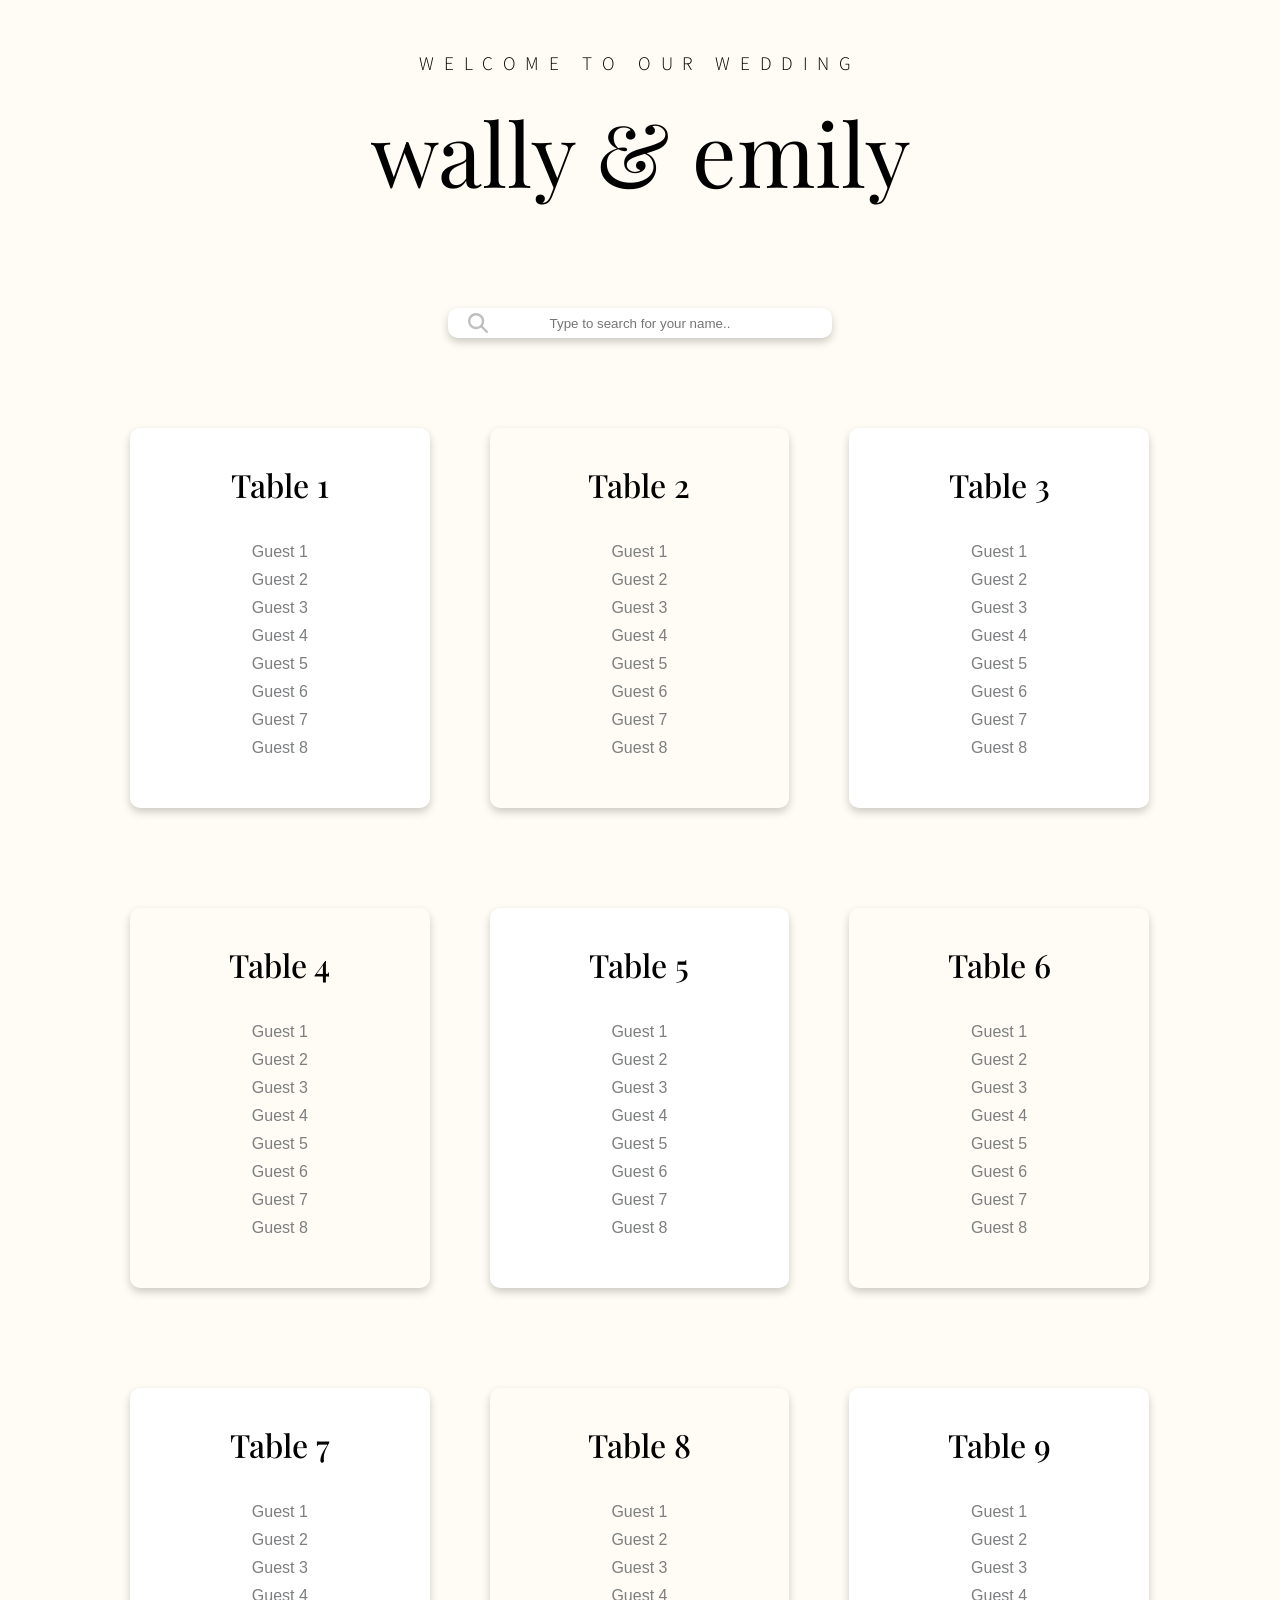
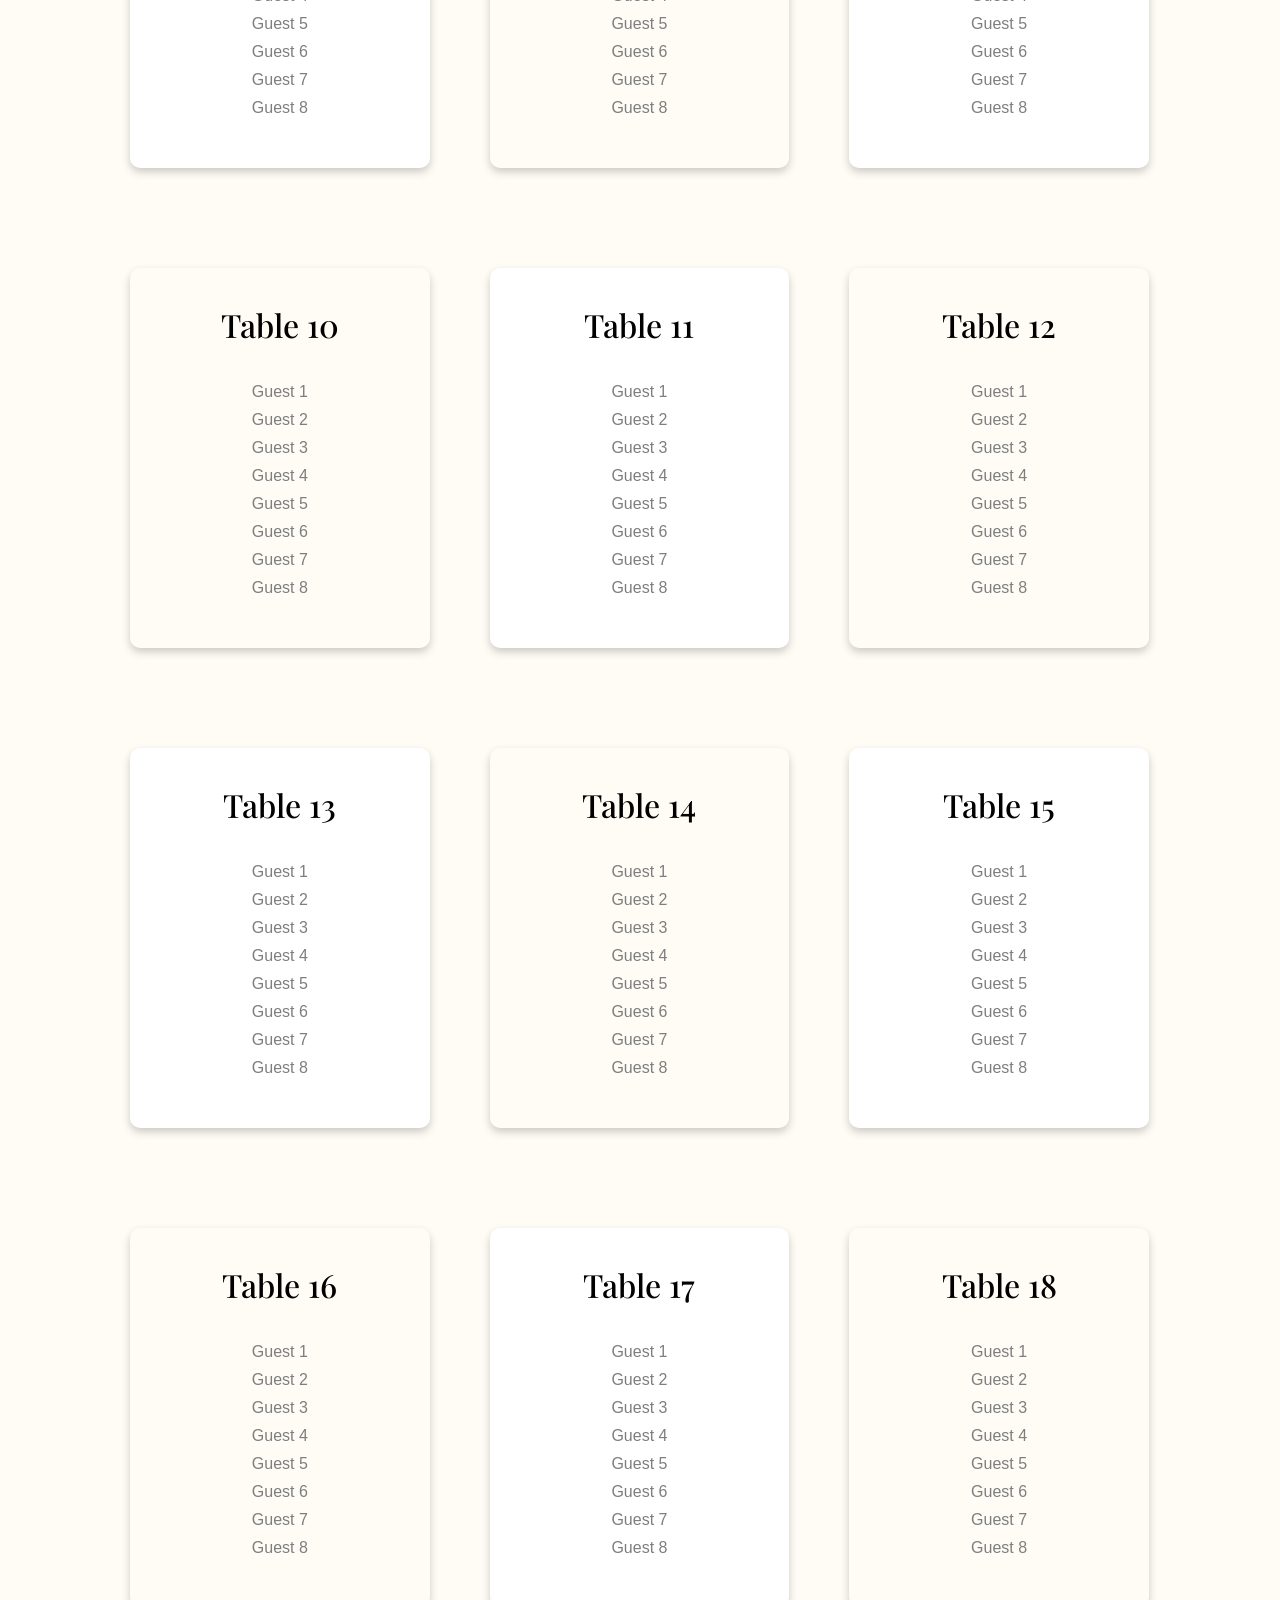
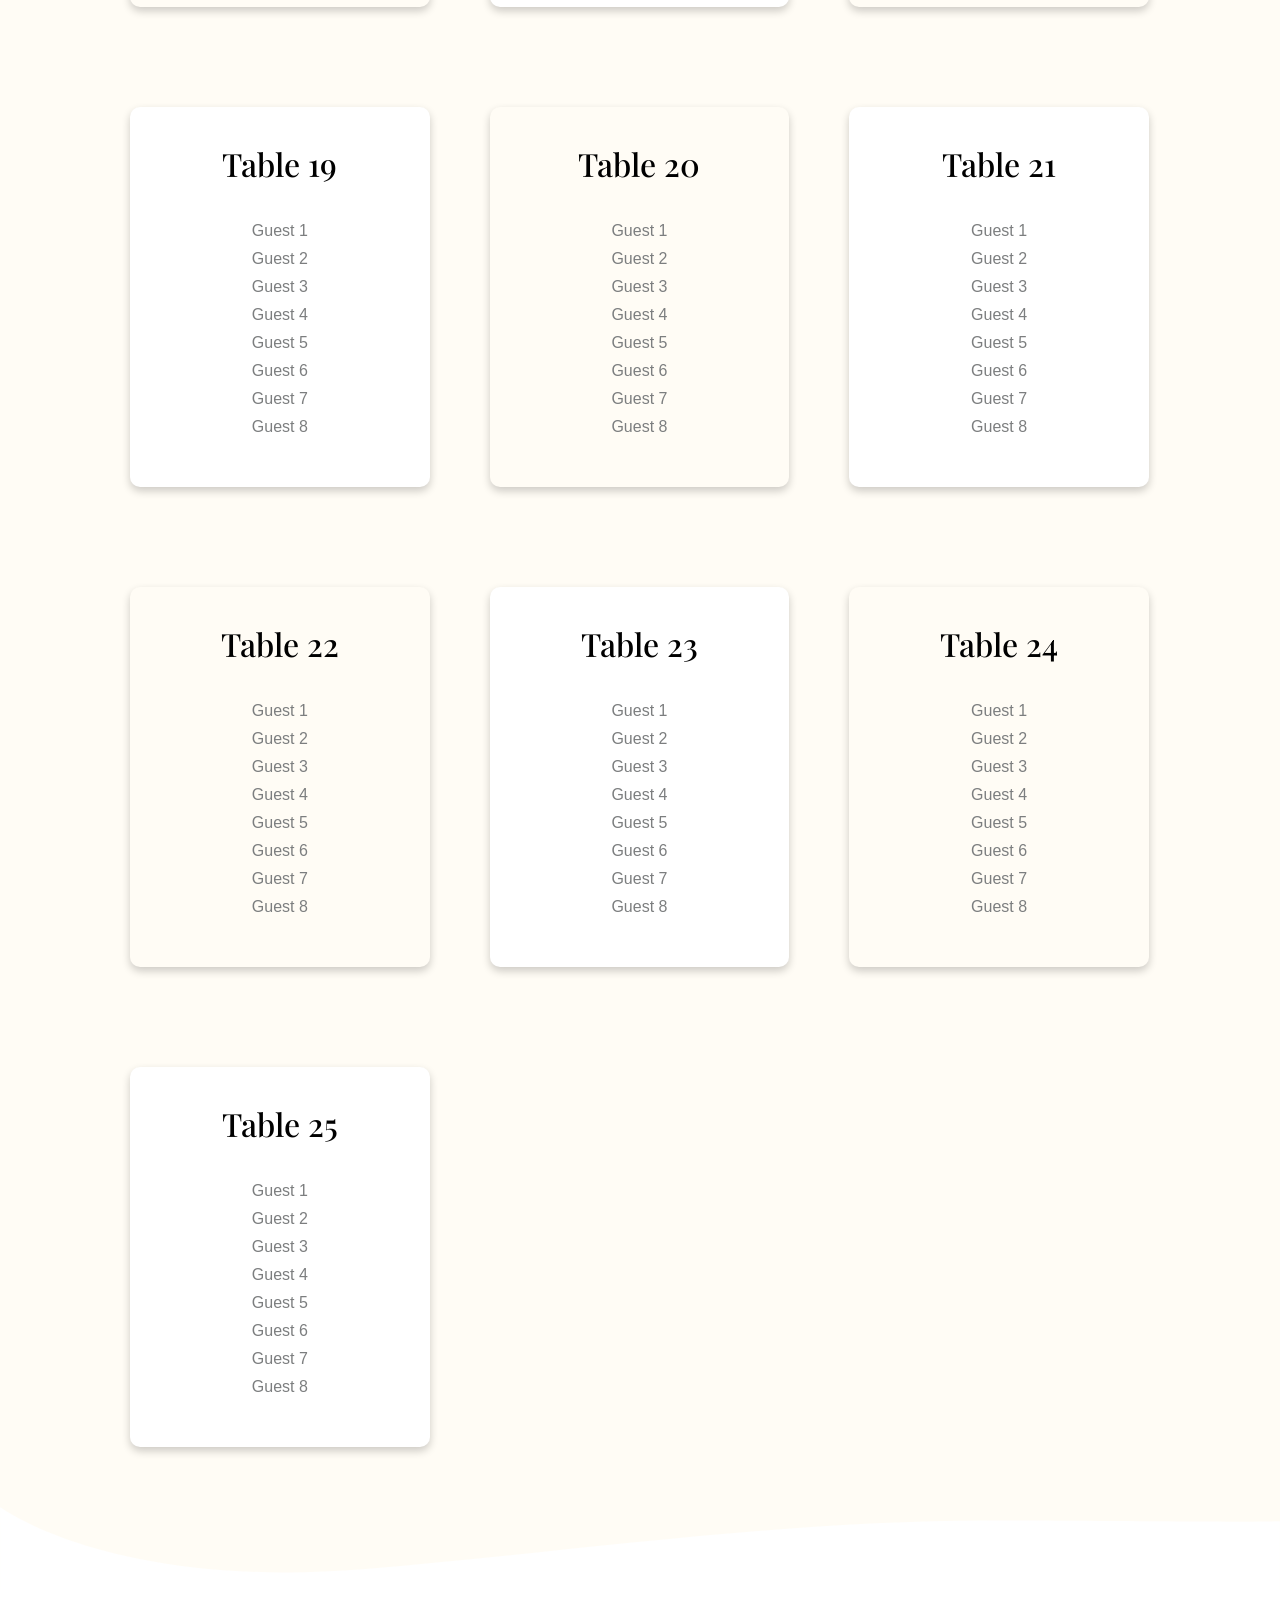
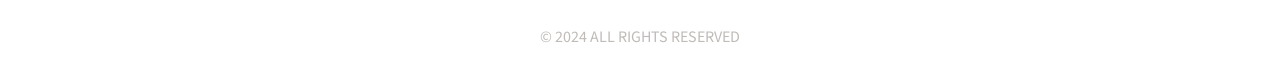
==== seating-chart.html @ 8b003ffc "Added seating chart site" ====
<!DOCTYPE html>
<html>
<head>
  <title>Wally & Emily - Wedding 2024</title>
  <link rel="icon" type="image/x-icon" href="/W&E.ico">
  <meta name="viewport" content="width=device-width, initial-scale=1">
  <meta name="description" content="">
  <meta name="viewport" content="width=device-width, initial-scale=1.0">
  <!-- Css -->
  <link href="https://fonts.googleapis.com/css?family=Playfair+Display" rel="stylesheet">
  <link href="https://db.onlinewebfonts.com/c/a9a4fb46da375d0d04e57aee6db11caa?family=Jupiter-Bold" rel="stylesheet">
  <link href="https://fonts.googleapis.com/css?family=Source+Sans+Pro:200,300,400,600,700" rel="stylesheet">
  <link href="css/seatingchart.css" rel="stylesheet" type="text/css" media="all" />
</head>

<body>
  <button onclick="topFunction()" id="myBtn" title="Go to top">
    <a class="scroll-to-top scroll">
      <svg version="1.1" xmlns="http://www.w3.org/2000/svg" xmlns:xlink="http://www.w3.org/1999/xlink" x="0px" y="0px" viewBox="0 0 273.1091 238.2098" enable-background="new 0 0 273.1091 238.2098" xml:space="preserve">
      <path fill="#daa520" d="M136.7428,23.457L136.7428,23.457C105.6324-7.6197,55.2286-7.8699,23.8161,23.0177c-31.6835,31.1545-31.6582,82.277-0.501,113.9287l90.7191,92.1591c11.8174,12.005,31.1293,12.1571,43.1343,0.3396l91.6648-90.2325c31.6726-31.1777,32.5645-83.0754,1.4308-114.7912C219.1893-7.2342,168.3452-7.6516,136.7428,23.457z" />
      <path fill="#FFFFFF" d="M110.7149,123.5662l-2.9542-2.9542c-1.2509-1.2509-1.2509-3.2736,0-4.5112l25.8562-25.8695c1.2509-1.2509,3.2736-1.2509,4.5112,0l25.8562,25.8562c1.2509,1.2509,1.2509,3.2736,0,4.5112l-2.9542,2.9542c-1.2642,1.2642-3.3268,1.2376-4.5644-0.0532l-15.2635-16.0221v38.2454c0,1.7699-1.4239,3.1938-3.1938,3.1938H133.75c-1.7699,0-3.1938-1.4239-3.1938-3.1938v-38.2454l-15.2769,16.0354C114.0418,124.8171,111.9791,124.8437,110.7149,123.5662z" />
      </svg>
    </a>
  </button>

  <section style="background-color:#fffcf5">
    <h2>WELCOME TO OUR WEDDING</h2>
    <h1>wally & emily</h1>
  
    <input type="text" id="myInput" onkeyup="myFunction()" placeholder="Type to search for your name.." title="Type to search for your name">

    <div class="row">
      <div class=hide-box>
        <div class="column center">
          <div class="card">
            <h3>Table 1</h3>
              <ul class="myUL">
                <li><a href="#">Guest 1</a></li>
                <li><a href="#">Guest 2</a></li>
                <li><a href="#">Guest 3</a></li>
                <li><a href="#">Guest 4</a></li>
                <li><a href="#">Guest 5</a></li>
                <li><a href="#">Guest 6</a></li>
                <li><a href="#">Guest 7</a></li>
                <li><a href="#">Guest 8</a></li>
              </ul>
          </div>
        </div>
      </div>

      <div class=hide-box>
        <div class="column">
          <div class="card" style="background-color: #fffcf5">
            <h3>Table 2</h3>
              <ul class="myUL">
                <li><a href="#">Guest 1</a></li>
                <li><a href="#">Guest 2</a></li>
                <li><a href="#">Guest 3</a></li>
                <li><a href="#">Guest 4</a></li>
                <li><a href="#">Guest 5</a></li>
                <li><a href="#">Guest 6</a></li>
                <li><a href="#">Guest 7</a></li>
                <li><a href="#">Guest 8</a></li>
              </ul>
          </div>
        </div>
      </div>
      
      <div class=hide-box>
        <div class="column">
          <div class="card">
            <h3>Table 3</h3>
              <ul class="myUL">
                <li><a href="#">Guest 1</a></li>
                <li><a href="#">Guest 2</a></li>
                <li><a href="#">Guest 3</a></li>
                <li><a href="#">Guest 4</a></li>
                <li><a href="#">Guest 5</a></li>
                <li><a href="#">Guest 6</a></li>
                <li><a href="#">Guest 7</a></li>
                <li><a href="#">Guest 8</a></li>
              </ul>
          </div>
        </div>
      </div>

      <div class=hide-box>
        <div class="column">
          <div class="card" style="background-color: #fffcf5">
            <h3>Table 4</h3>
              <ul class="myUL">
                <li><a href="#">Guest 1</a></li>
                <li><a href="#">Guest 2</a></li>
                <li><a href="#">Guest 3</a></li>
                <li><a href="#">Guest 4</a></li>
                <li><a href="#">Guest 5</a></li>
                <li><a href="#">Guest 6</a></li>
                <li><a href="#">Guest 7</a></li>
                <li><a href="#">Guest 8</a></li>
              </ul>
          </div>
        </div>
      </div>

      <div class=hide-box>
        <div class="column">
          <div class="card">
            <h3>Table 5</h3>
              <ul class="myUL">
                <li><a href="#">Guest 1</a></li>
                <li><a href="#">Guest 2</a></li>
                <li><a href="#">Guest 3</a></li>
                <li><a href="#">Guest 4</a></li>
                <li><a href="#">Guest 5</a></li>
                <li><a href="#">Guest 6</a></li>
                <li><a href="#">Guest 7</a></li>
                <li><a href="#">Guest 8</a></li>
              </ul>
          </div>
        </div>
      </div>

      <div class=hide-box>
        <div class="column">
          <div class="card" style="background-color: #fffcf5">
            <h3>Table 6</h3>
              <ul class="myUL">
                <li><a href="#">Guest 1</a></li>
                <li><a href="#">Guest 2</a></li>
                <li><a href="#">Guest 3</a></li>
                <li><a href="#">Guest 4</a></li>
                <li><a href="#">Guest 5</a></li>
                <li><a href="#">Guest 6</a></li>
                <li><a href="#">Guest 7</a></li>
                <li><a href="#">Guest 8</a></li>
              </ul>
          </div>
        </div>
      </div>

      <div class=hide-box>
        <div class="column">
          <div class="card">
            <h3>Table 7</h3>
              <ul class="myUL">
                <li><a href="#">Guest 1</a></li>
                <li><a href="#">Guest 2</a></li>
                <li><a href="#">Guest 3</a></li>
                <li><a href="#">Guest 4</a></li>
                <li><a href="#">Guest 5</a></li>
                <li><a href="#">Guest 6</a></li>
                <li><a href="#">Guest 7</a></li>
                <li><a href="#">Guest 8</a></li>
              </ul>
          </div>
        </div>
      </div>

      <div class=hide-box>
        <div class="column">
          <div class="card" style="background-color: #fffcf5">
            <h3>Table 8</h3>
              <ul class="myUL">
                <li><a href="#">Guest 1</a></li>
                <li><a href="#">Guest 2</a></li>
                <li><a href="#">Guest 3</a></li>
                <li><a href="#">Guest 4</a></li>
                <li><a href="#">Guest 5</a></li>
                <li><a href="#">Guest 6</a></li>
                <li><a href="#">Guest 7</a></li>
                <li><a href="#">Guest 8</a></li>
              </ul>
          </div>
        </div>
      </div>

      <div class=hide-box>
        <div class="column">
          <div class="card">
            <h3>Table 9</h3>
              <ul class="myUL">
                <li><a href="#">Guest 1</a></li>
                <li><a href="#">Guest 2</a></li>
                <li><a href="#">Guest 3</a></li>
                <li><a href="#">Guest 4</a></li>
                <li><a href="#">Guest 5</a></li>
                <li><a href="#">Guest 6</a></li>
                <li><a href="#">Guest 7</a></li>
                <li><a href="#">Guest 8</a></li>
              </ul>
          </div>
        </div>
      </div>

      <div class=hide-box>
        <div class="column">
          <div class="card" style="background-color: #fffcf5">
            <h3>Table 10</h3>
              <ul class="myUL">
                <li><a href="#">Guest 1</a></li>
                <li><a href="#">Guest 2</a></li>
                <li><a href="#">Guest 3</a></li>
                <li><a href="#">Guest 4</a></li>
                <li><a href="#">Guest 5</a></li>
                <li><a href="#">Guest 6</a></li>
                <li><a href="#">Guest 7</a></li>
                <li><a href="#">Guest 8</a></li>
              </ul>
          </div>
        </div>
      </div>

      <div class=hide-box>
        <div class="column">
          <div class="card">
            <h3>Table 11</h3>
              <ul class="myUL">
                <li><a href="#">Guest 1</a></li>
                <li><a href="#">Guest 2</a></li>
                <li><a href="#">Guest 3</a></li>
                <li><a href="#">Guest 4</a></li>
                <li><a href="#">Guest 5</a></li>
                <li><a href="#">Guest 6</a></li>
                <li><a href="#">Guest 7</a></li>
                <li><a href="#">Guest 8</a></li>
              </ul>
          </div>
        </div>
      </div>

      <div class=hide-box>
        <div class="column">
          <div class="card" style="background-color: #fffcf5">
            <h3>Table 12</h3>
              <ul class="myUL">
                <li><a href="#">Guest 1</a></li>
                <li><a href="#">Guest 2</a></li>
                <li><a href="#">Guest 3</a></li>
                <li><a href="#">Guest 4</a></li>
                <li><a href="#">Guest 5</a></li>
                <li><a href="#">Guest 6</a></li>
                <li><a href="#">Guest 7</a></li>
                <li><a href="#">Guest 8</a></li>
              </ul>
          </div>
        </div>
      </div>

      <div class=hide-box>
        <div class="column">
          <div class="card">
            <h3>Table 13</h3>
              <ul class="myUL">
                <li><a href="#">Guest 1</a></li>
                <li><a href="#">Guest 2</a></li>
                <li><a href="#">Guest 3</a></li>
                <li><a href="#">Guest 4</a></li>
                <li><a href="#">Guest 5</a></li>
                <li><a href="#">Guest 6</a></li>
                <li><a href="#">Guest 7</a></li>
                <li><a href="#">Guest 8</a></li>
              </ul>
          </div>
        </div>
      </div>

      <div class=hide-box>
        <div class="column">
          <div class="card" style="background-color: #fffcf5">
            <h3>Table 14</h3>
              <ul class="myUL">
                <li><a href="#">Guest 1</a></li>
                <li><a href="#">Guest 2</a></li>
                <li><a href="#">Guest 3</a></li>
                <li><a href="#">Guest 4</a></li>
                <li><a href="#">Guest 5</a></li>
                <li><a href="#">Guest 6</a></li>
                <li><a href="#">Guest 7</a></li>
                <li><a href="#">Guest 8</a></li>
              </ul>
          </div>
        </div>
      </div>

      <div class=hide-box>
        <div class="column">
          <div class="card">
            <h3>Table 15</h3>
              <ul class="myUL">
                <li><a href="#">Guest 1</a></li>
                <li><a href="#">Guest 2</a></li>
                <li><a href="#">Guest 3</a></li>
                <li><a href="#">Guest 4</a></li>
                <li><a href="#">Guest 5</a></li>
                <li><a href="#">Guest 6</a></li>
                <li><a href="#">Guest 7</a></li>
                <li><a href="#">Guest 8</a></li>
              </ul>
          </div>
        </div>
      </div>

      <div class=hide-box>
        <div class="column">
          <div class="card" style="background-color: #fffcf5">
            <h3>Table 16</h3>
              <ul class="myUL">
                <li><a href="#">Guest 1</a></li>
                <li><a href="#">Guest 2</a></li>
                <li><a href="#">Guest 3</a></li>
                <li><a href="#">Guest 4</a></li>
                <li><a href="#">Guest 5</a></li>
                <li><a href="#">Guest 6</a></li>
                <li><a href="#">Guest 7</a></li>
                <li><a href="#">Guest 8</a></li>
              </ul>
          </div>
        </div>
      </div>

      <div class=hide-box>
        <div class="column">
          <div class="card">
            <h3>Table 17</h3>
              <ul class="myUL">
                <li><a href="#">Guest 1</a></li>
                <li><a href="#">Guest 2</a></li>
                <li><a href="#">Guest 3</a></li>
                <li><a href="#">Guest 4</a></li>
                <li><a href="#">Guest 5</a></li>
                <li><a href="#">Guest 6</a></li>
                <li><a href="#">Guest 7</a></li>
                <li><a href="#">Guest 8</a></li>
              </ul>
          </div>
        </div>
      </div>

      <div class=hide-box>
        <div class="column">
          <div class="card" style="background-color: #fffcf5">
            <h3>Table 18</h3>
              <ul class="myUL">
                <li><a href="#">Guest 1</a></li>
                <li><a href="#">Guest 2</a></li>
                <li><a href="#">Guest 3</a></li>
                <li><a href="#">Guest 4</a></li>
                <li><a href="#">Guest 5</a></li>
                <li><a href="#">Guest 6</a></li>
                <li><a href="#">Guest 7</a></li>
                <li><a href="#">Guest 8</a></li>
              </ul>
          </div>
        </div>
      </div>

      <div class=hide-box>
        <div class="column">
          <div class="card">
            <h3>Table 19</h3>
              <ul class="myUL">
                <li><a href="#">Guest 1</a></li>
                <li><a href="#">Guest 2</a></li>
                <li><a href="#">Guest 3</a></li>
                <li><a href="#">Guest 4</a></li>
                <li><a href="#">Guest 5</a></li>
                <li><a href="#">Guest 6</a></li>
                <li><a href="#">Guest 7</a></li>
                <li><a href="#">Guest 8</a></li>
              </ul>
          </div>
        </div>
      </div>

      <div class=hide-box>
        <div class="column">
          <div class="card" style="background-color: #fffcf5">
            <h3>Table 20</h3>
              <ul class="myUL">
                <li><a href="#">Guest 1</a></li>
                <li><a href="#">Guest 2</a></li>
                <li><a href="#">Guest 3</a></li>
                <li><a href="#">Guest 4</a></li>
                <li><a href="#">Guest 5</a></li>
                <li><a href="#">Guest 6</a></li>
                <li><a href="#">Guest 7</a></li>
                <li><a href="#">Guest 8</a></li>
              </ul>
          </div>
        </div>
      </div>

      <div class=hide-box>
        <div class="column">
          <div class="card">
            <h3>Table 21</h3>
              <ul class="myUL">
                <li><a href="#">Guest 1</a></li>
                <li><a href="#">Guest 2</a></li>
                <li><a href="#">Guest 3</a></li>
                <li><a href="#">Guest 4</a></li>
                <li><a href="#">Guest 5</a></li>
                <li><a href="#">Guest 6</a></li>
                <li><a href="#">Guest 7</a></li>
                <li><a href="#">Guest 8</a></li>
              </ul>
          </div>
        </div>
      </div>

      <div class=hide-box>
        <div class="column">
          <div class="card" style="background-color: #fffcf5">
            <h3>Table 22</h3>
              <ul class="myUL">
                <li><a href="#">Guest 1</a></li>
                <li><a href="#">Guest 2</a></li>
                <li><a href="#">Guest 3</a></li>
                <li><a href="#">Guest 4</a></li>
                <li><a href="#">Guest 5</a></li>
                <li><a href="#">Guest 6</a></li>
                <li><a href="#">Guest 7</a></li>
                <li><a href="#">Guest 8</a></li>
              </ul>
          </div>
        </div>
      </div>

      <div class=hide-box>
        <div class="column">
          <div class="card">
            <h3>Table 23</h3>
              <ul class="myUL">
                <li><a href="#">Guest 1</a></li>
                <li><a href="#">Guest 2</a></li>
                <li><a href="#">Guest 3</a></li>
                <li><a href="#">Guest 4</a></li>
                <li><a href="#">Guest 5</a></li>
                <li><a href="#">Guest 6</a></li>
                <li><a href="#">Guest 7</a></li>
                <li><a href="#">Guest 8</a></li>
              </ul>
          </div>
        </div>
      </div>

      <div class=hide-box>
        <div class="column">
          <div class="card" style="background-color: #fffcf5">
            <h3>Table 24</h3>
              <ul class="myUL">
                <li><a href="#">Guest 1</a></li>
                <li><a href="#">Guest 2</a></li>
                <li><a href="#">Guest 3</a></li>
                <li><a href="#">Guest 4</a></li>
                <li><a href="#">Guest 5</a></li>
                <li><a href="#">Guest 6</a></li>
                <li><a href="#">Guest 7</a></li>
                <li><a href="#">Guest 8</a></li>
              </ul>
          </div>
        </div>
      </div>

      <div class=hide-box>
        <div class="column">
          <div class="card">
            <h3>Table 25</h3>
              <ul class="myUL">
                <li><a href="#">Guest 1</a></li>
                <li><a href="#">Guest 2</a></li>
                <li><a href="#">Guest 3</a></li>
                <li><a href="#">Guest 4</a></li>
                <li><a href="#">Guest 5</a></li>
                <li><a href="#">Guest 6</a></li>
                <li><a href="#">Guest 7</a></li>
                <li><a href="#">Guest 8</a></li>
              </ul>
          </div>
        </div>
      </div>
    </div>

    <div class="curved-decoration">
      <svg width="100%" height="100%" class="bg-white-svg" class="bg-white-svg" version="1.1" xmlns="http://www.w3.org/2000/svg" xmlns:xlink="http://www.w3.org/1999/xlink" x="0px" y="0px" viewBox="0 0 2560 168.6227" enable-background="new 0 0 2560 168.6227" xml:space="preserve">
      <g></g>
      <g>
        <path d="M0,0c0,0,219.6543,165.951,730.788,124.0771c383.3156-31.4028,827.2139-96.9514,1244.7139-96.9514c212.5106,0,438.9999,3.5,584.4982,1.5844v139.9126H0V0z"></path>
      </g>
      /svg>
     </div>
  </section>

  <footer><p>© 2024 ALL RIGHTS RESERVED</p></footer>

  <script>
    function myFunction() {
        var input, filter, ul, li, a, i, txtValue;
        input = document.getElementById("myInput");
        filter = input.value.toUpperCase();
        // get all of the li elements that are contained by "myUL" elements
        document.querySelectorAll(".myUL li")
        // iterate over them 
          .forEach(l => l
          // toggle the "hidden" class on those li items that have
            .classList.toggle("hidden",
            // an anchor tag whose text includes the text typed into the textbox
              !l.querySelector("a").textContent.toUpperCase().includes(filter)));

        document.querySelectorAll(".hide-box")
          .forEach(d => d
            .classList.toggle("hidden",
              ([...d.querySelectorAll('.myUL li')]
                .every(l => l.classList.contains("hidden"))
              )
            )  
        )
    }
  </script>

  <script>
  // Get the button
  let mybutton = document.getElementById("myBtn");

  // When the user scrolls down 20px from the top of the document, show the button
  window.onscroll = function() {scrollFunction()};

  function scrollFunction() {
    if (document.body.scrollTop > 20 || document.documentElement.scrollTop > 20) {
      mybutton.style.display = "block";
    } else {
      mybutton.style.display = "none";
    }
  }

  // When the user clicks on the button, scroll to the top of the document
  function topFunction() {
    document.body.scrollTop = 0;
    document.documentElement.scrollTop = 0;
  }
  </script>
  
</body>
</html>
---- css/seatingchart.css ----
/* 

Created by : MuEnLi

*/

/* Seating Chart CSS */

  * {
    box-sizing: border-box;
  }

  .hidden { 
    display: none; 
  }

  li {
    list-style: none;
    padding: 5px;
  }

  ul {
    padding: 0;
    list-style-type: none;
  }

  input[type=text] {
    width: 30%;
    height: 50%;
    display: block;
    margin:auto;
    text-align: center;
    margin-bottom: 50px;
  }

  h1 {
    font-family: "Jupiter-Bold", Playfair Display;
    font-size: 5.5rem;
    font-weight: 200;
    text-align: center;
    padding-bottom: 25px;
    margin-top:0px;
  }

  h2 {
    padding-top:50px;
    margin-bottom: 15px;
    font-weight: 300;
    font-size: 1.2rem;
    text-align: center;
    font-family: 'Source Sans Pro','Verdana','Helvetica', sans-serif;
    letter-spacing: .5em;
    margin-top: 0px;
  }

  h3 {
    font-weight: 500;
    font-size: 2rem;
    text-align: center;
    font-family: Playfair Display;
    margin-top: 5px;
  }

  p {
    font-family: 'Source Sans Pro','Verdana','Helvetica', sans-serif;
    font-weight: 300;
    font-size: 1.375rem;
    margin-bottom: 1rem;
    text-align: center;
  }

  footer p {
    color: #bfbbb8 !important;
    font-size: 100%;
    font-weight: 400;
    display: inline-block;
  }

  body {
    font-family: Arial, Helvetica, sans-serif;
    margin: 0px;
    background-color: #ffff;
  }

  a {
    pointer-events: none;
    cursor: default;
    text-decoration: none;
    color: #7c7e7f;
  }

  footer {
    margin-top: -5px;
    background-color: white;
    padding: 20px;
    text-align: center;
    color: black;
  }

  /* Float three columns side by side */
  .column {
    float: left;
    width: 33.3%;
    padding: 0 30px;
    padding-bottom: 60px;
    padding-top: 40px;
  }

  /* Remove extra left and right margins, due to padding */
  .row {
    margin: 0 100px;
  }

  /* Clear floats after the columns */
  .row:after {
    content: "";
    display: table;
    clear: both;
  }

  /* Style the counter cards */
  .card {
    box-shadow: 0 4px 8px 0 rgba(0, 0, 0, 0.2);
    padding: 10%;
    text-align: center;
    background-color: #ffff;
    transition: all 0.25s ease;
    animation: populate 0.5s ease-out normal backwards;
    border-radius: 0.625rem;
  }

  @keyframes populate {
    0% {
      transform: scale(0);
    }
  }

.scroll-to-top {
  position: fixed;
  width: 2.65rem;
  height: 2.65rem;
  text-align: center;
  right: 2.875rem;
  bottom: 3.6875rem;
  z-index: 100;
}

#myBtn {
  display: none;
  position: fixed;
  bottom: 4.4rem;
  right: 3.35rem;
  z-index: 99;
  border: none;
  outline: none;
  background-color: rgb(218, 165, 32);
  cursor: pointer;
  padding: 14px;
  border-radius: 10px;
}

.bg-white-svg {
  fill: #ffffff;
}

#myInput {
  height:30px;
  border-radius: 10px;
  border-width: 0px;
  box-shadow: 0 4px 8px 0 rgba(0, 0, 0, 0.2);
  border: 0px;
  background-image: url('/assets/svg/magnifying-glass.svg');
  background-position-x:20px;
  background-position-y: center;
  background-repeat: no-repeat;
  background-size: 20px;
}

/* Responsive columns */
@media screen and (max-width: 1200px) {
  .column {
    width: 100%;
    display: block;
    margin-bottom: 30px;
  }

  #myInput {
    width: 80%;
  }
}
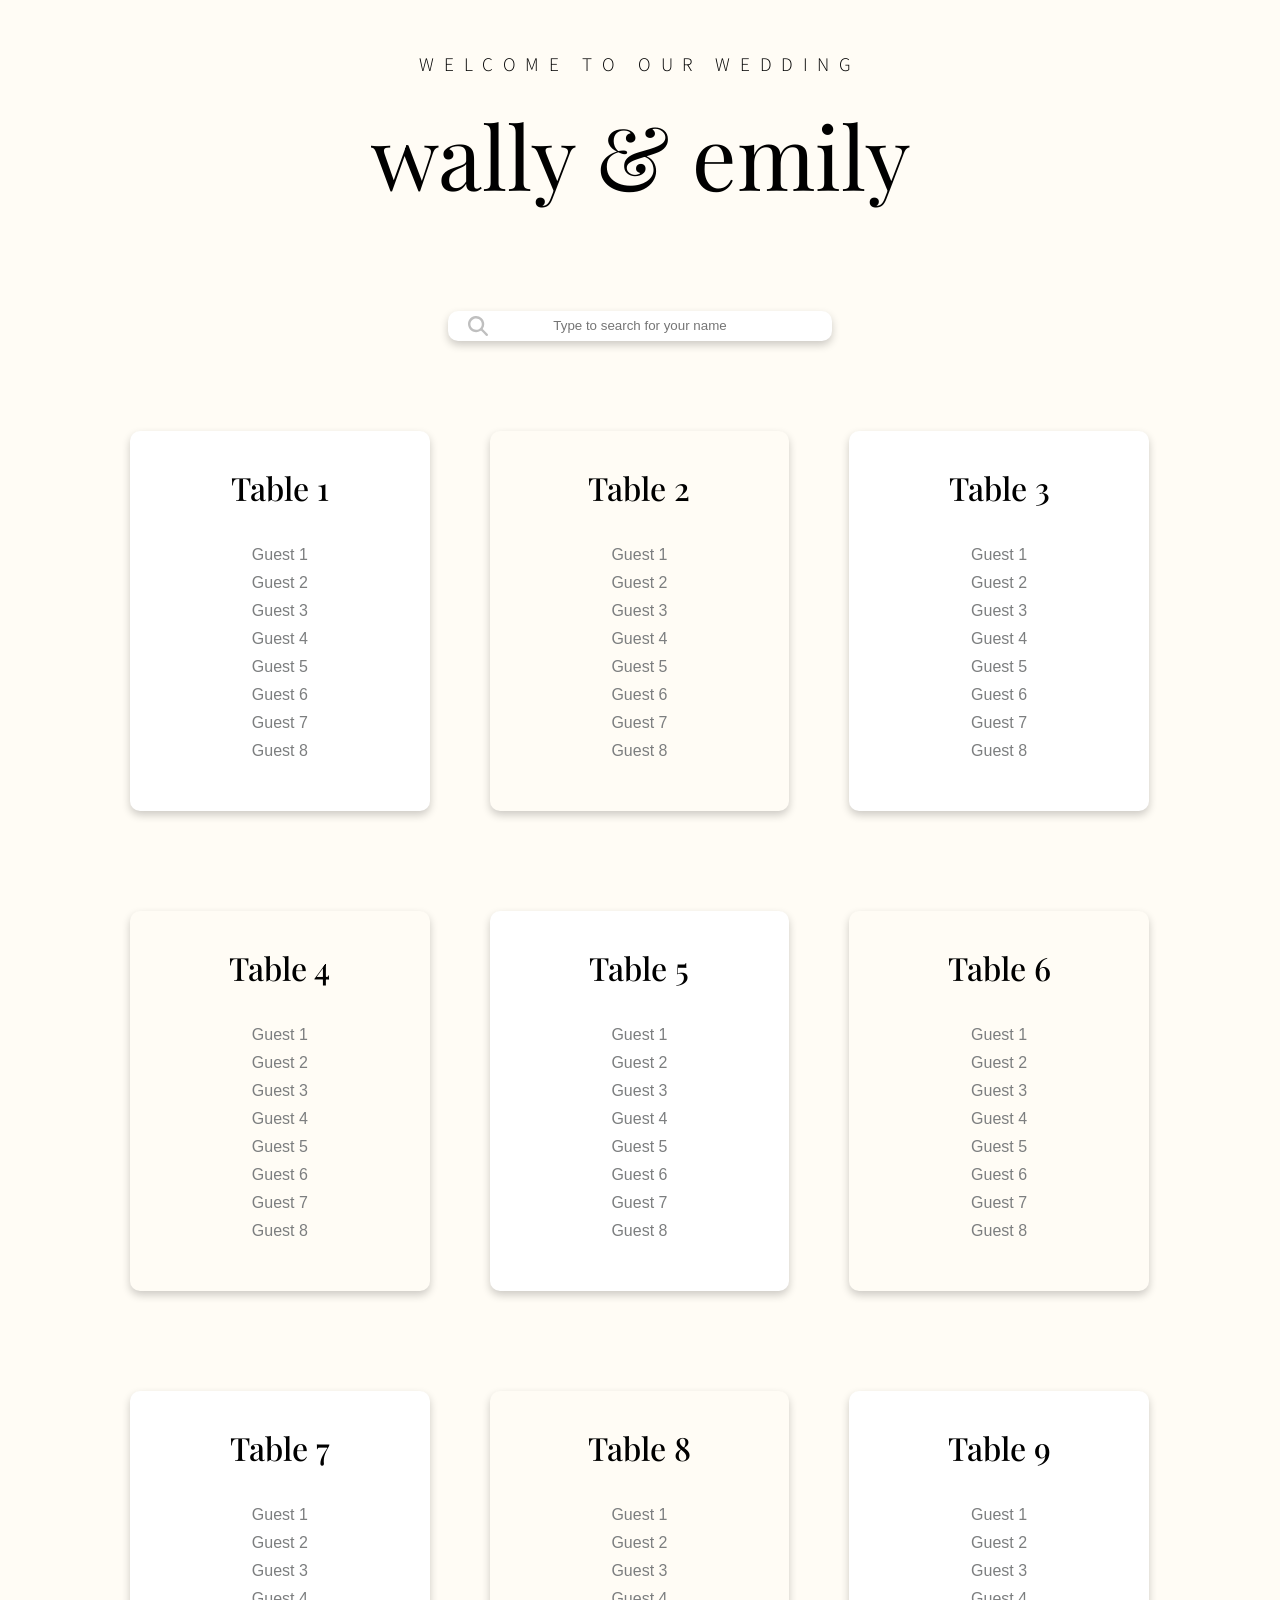
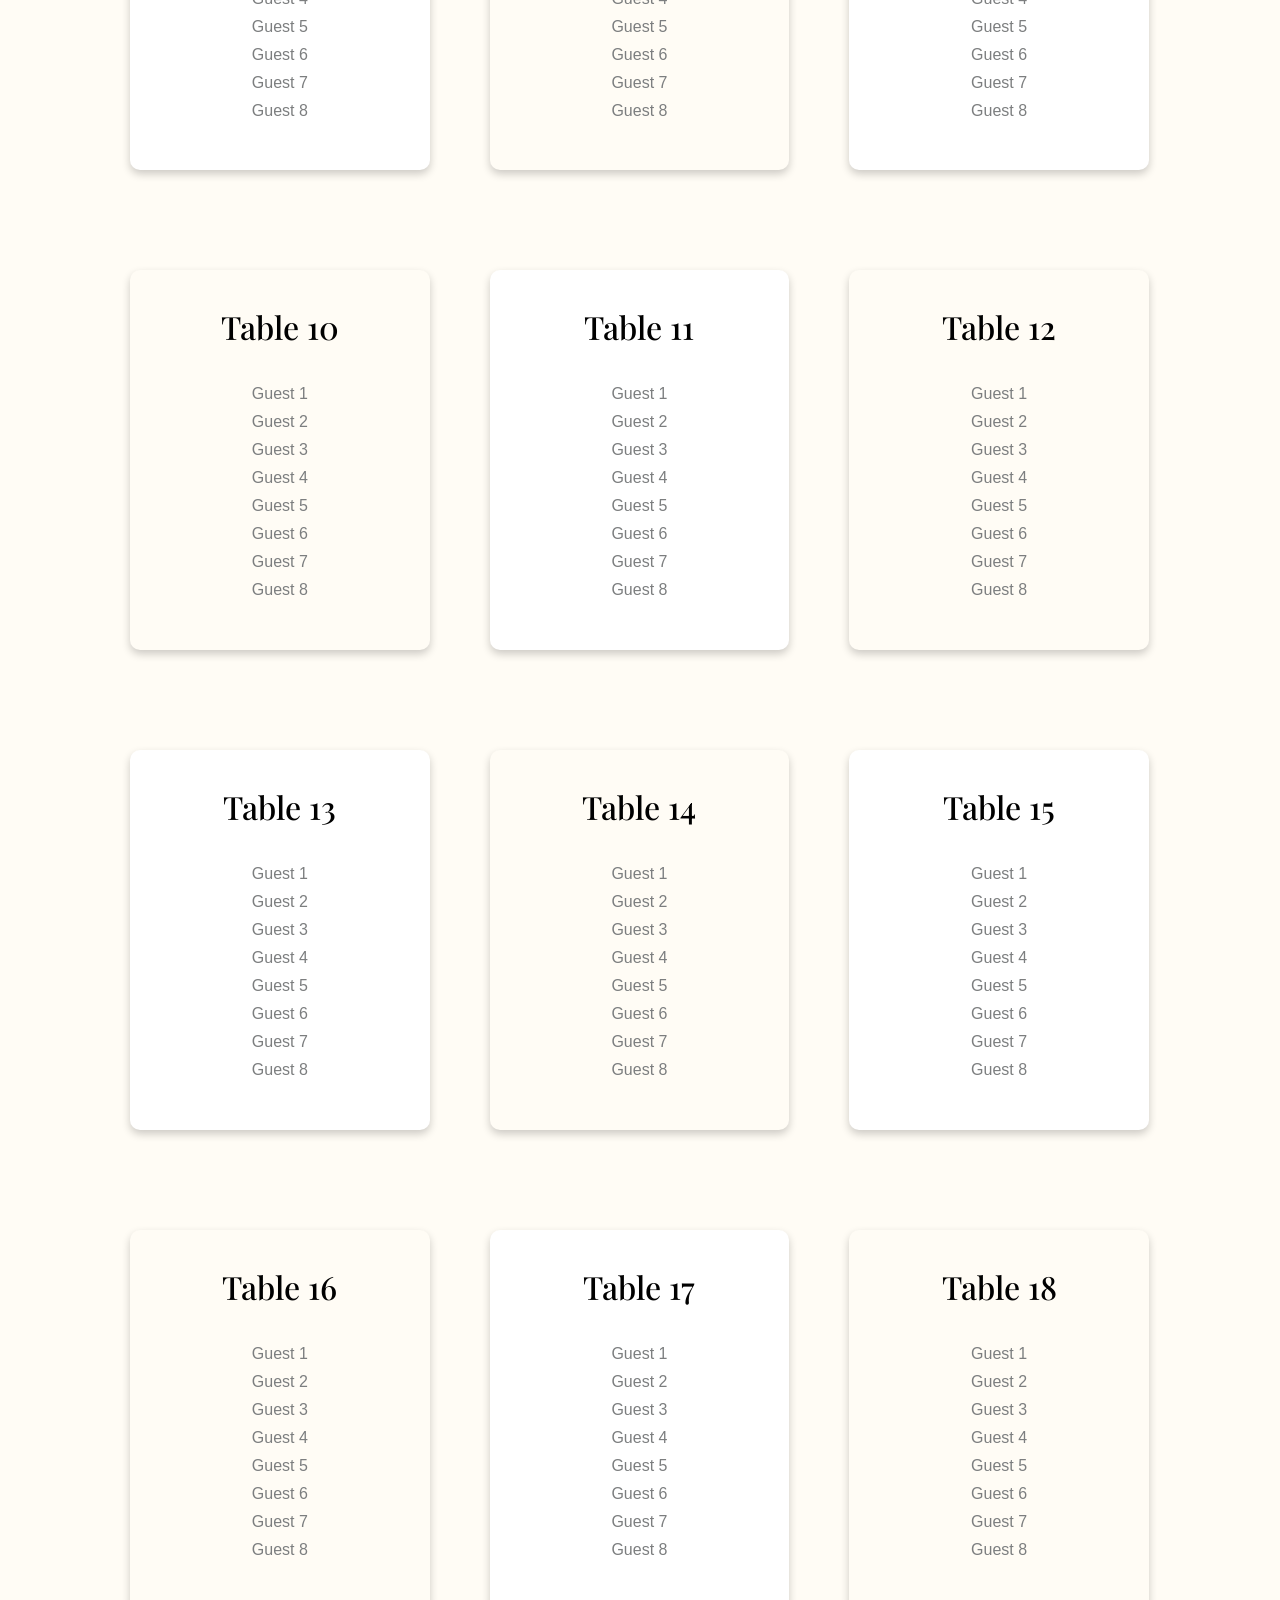
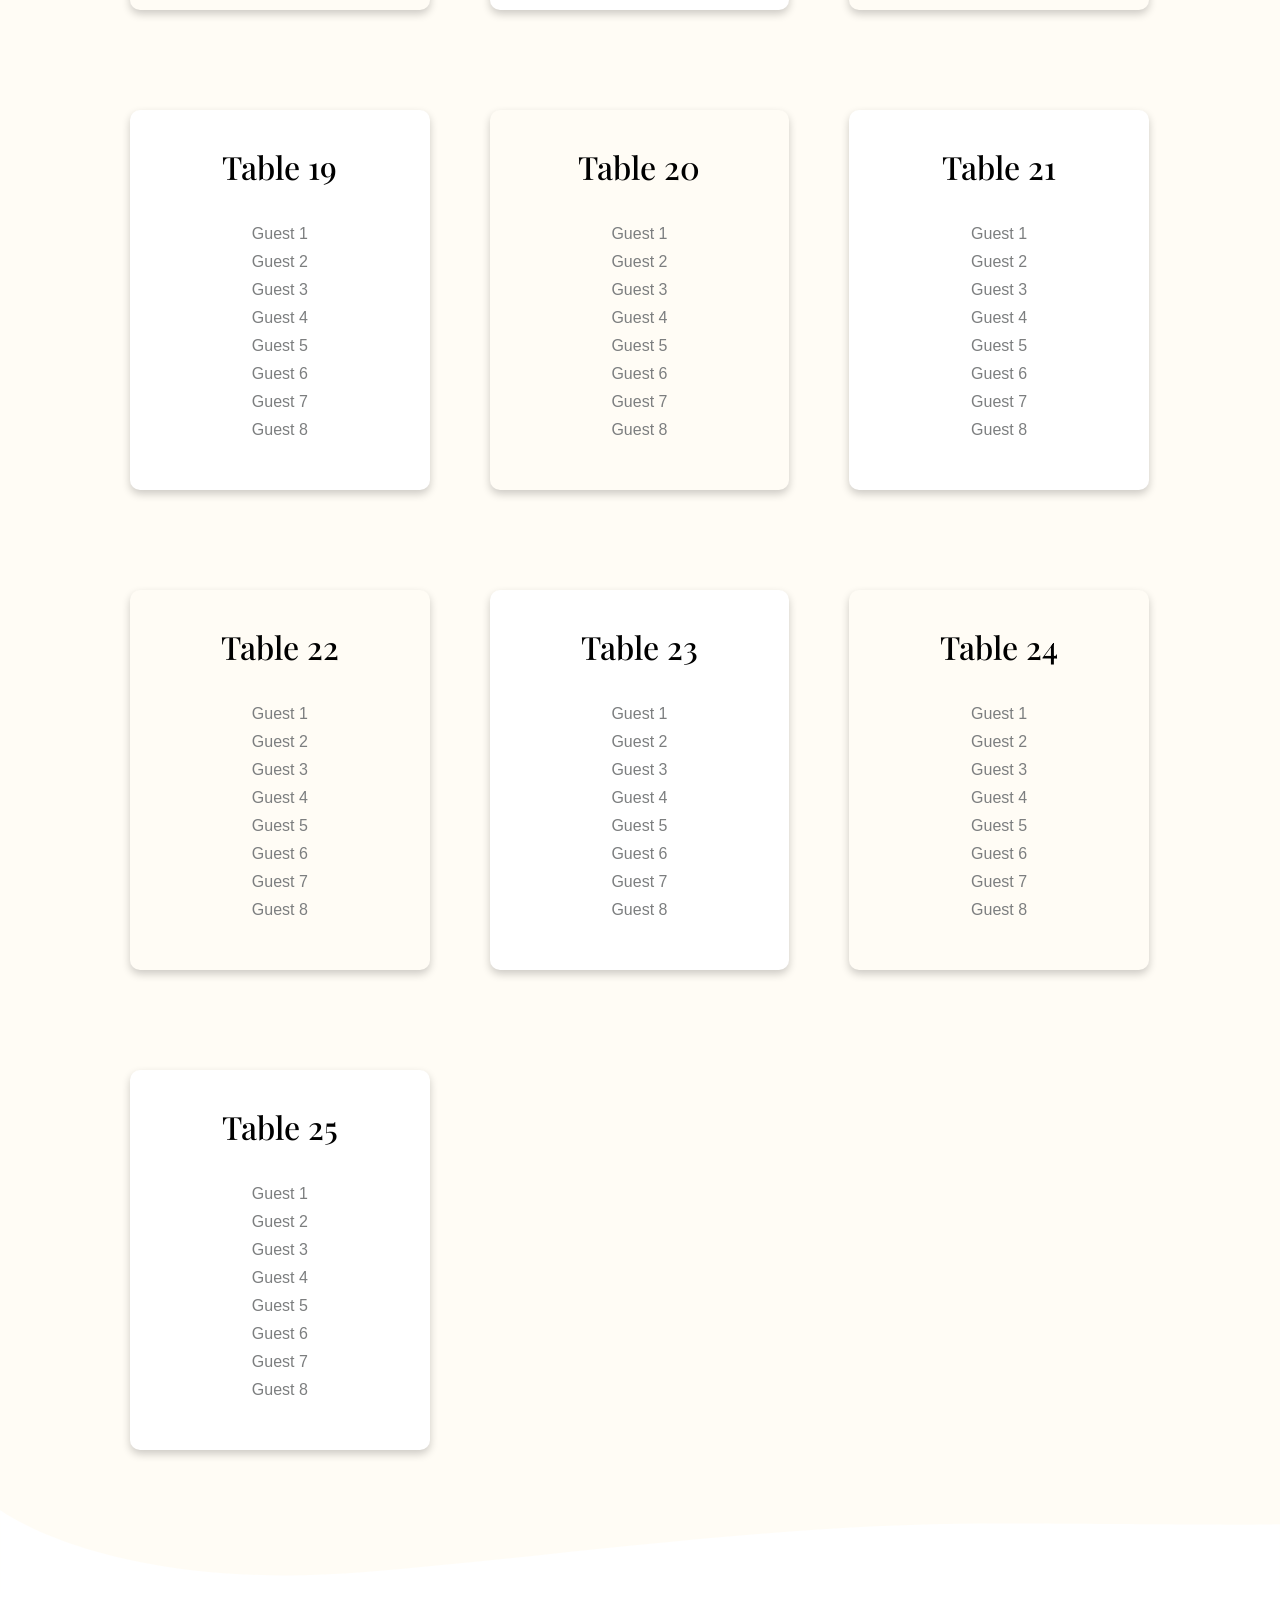
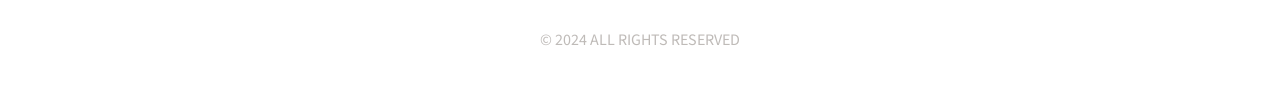
==== commit 09e8449f: "cleanup" ====
--- a/seating-chart.html
+++ b/seating-chart.html
@@ -27,7 +27,7 @@
     <h2>WELCOME TO OUR WEDDING</h2>
     <h1>wally & emily</h1>
   
-    <input type="text" id="myInput" onkeyup="myFunction()" placeholder="Type to search for your name.." title="Type to search for your name">
+    <input type="text" id="myInput" onkeyup="myFunction()" placeholder="Type to search for your name" title="Type to search for your name">
 
     <div class="row">
       <div class=hide-box>
--- a/css/seatingchart.css
+++ b/css/seatingchart.css
@@ -51,6 +51,7 @@
     font-family: 'Source Sans Pro','Verdana','Helvetica', sans-serif;
     letter-spacing: .5em;
     margin-top: 0px;
+    line-height: 1.6;
   }
 
   h3 {
@@ -187,4 +188,31 @@
   #myInput {
     width: 80%;
   }
+}
+
+/* Responsive columns */
+@media screen and (max-width: 500px) {
+  h1 {
+    font-size: 3rem;
+    line-height: 1.2;
+    padding-bottom: 0px;
+  }
+
+  h2 {
+    font-size: 0.8rem;
+  }
+
+  input[type=text] {
+    padding-bottom: 0px;
+    margin-bottom: 0px;
+  }
+
+  .column {
+    padding-bottom: 0px;
+  }
+
+  .row {
+    margin: 0px!important;
+    padding-bottom: 0px;
+  }
 }
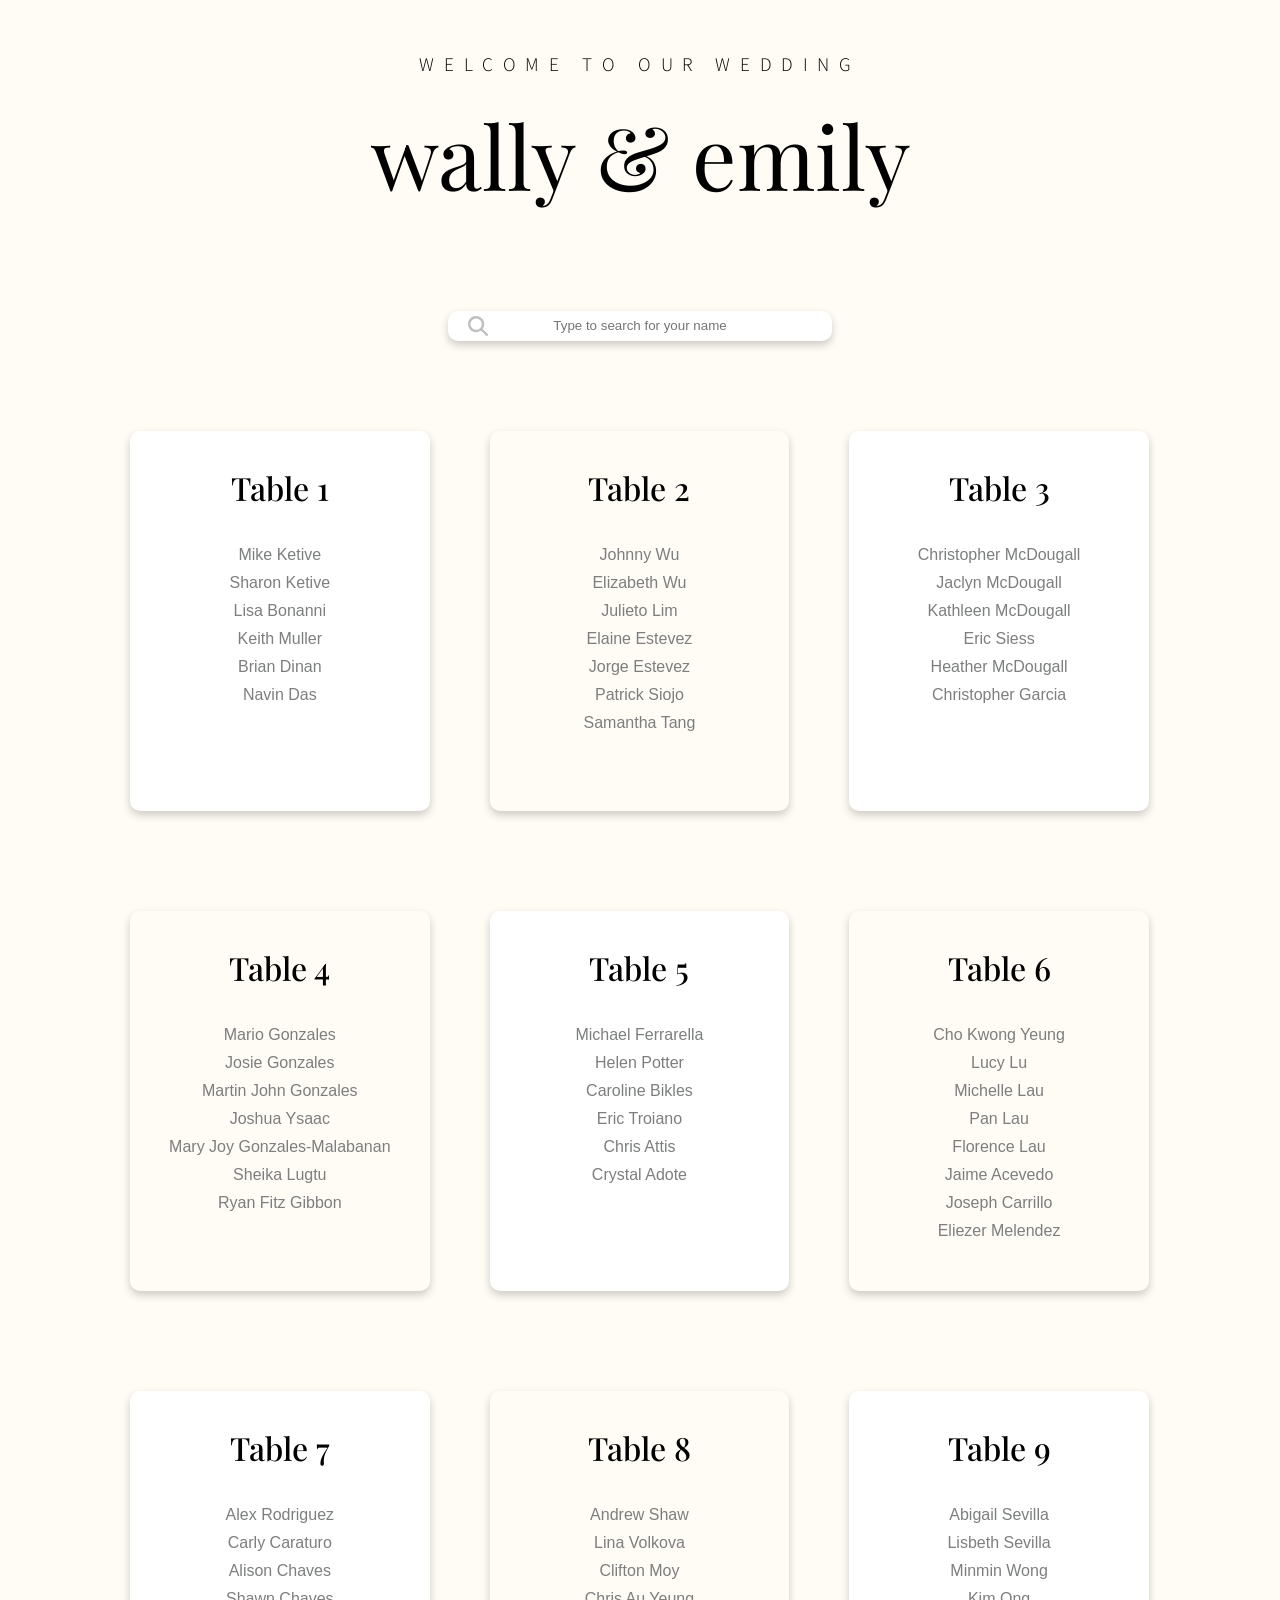
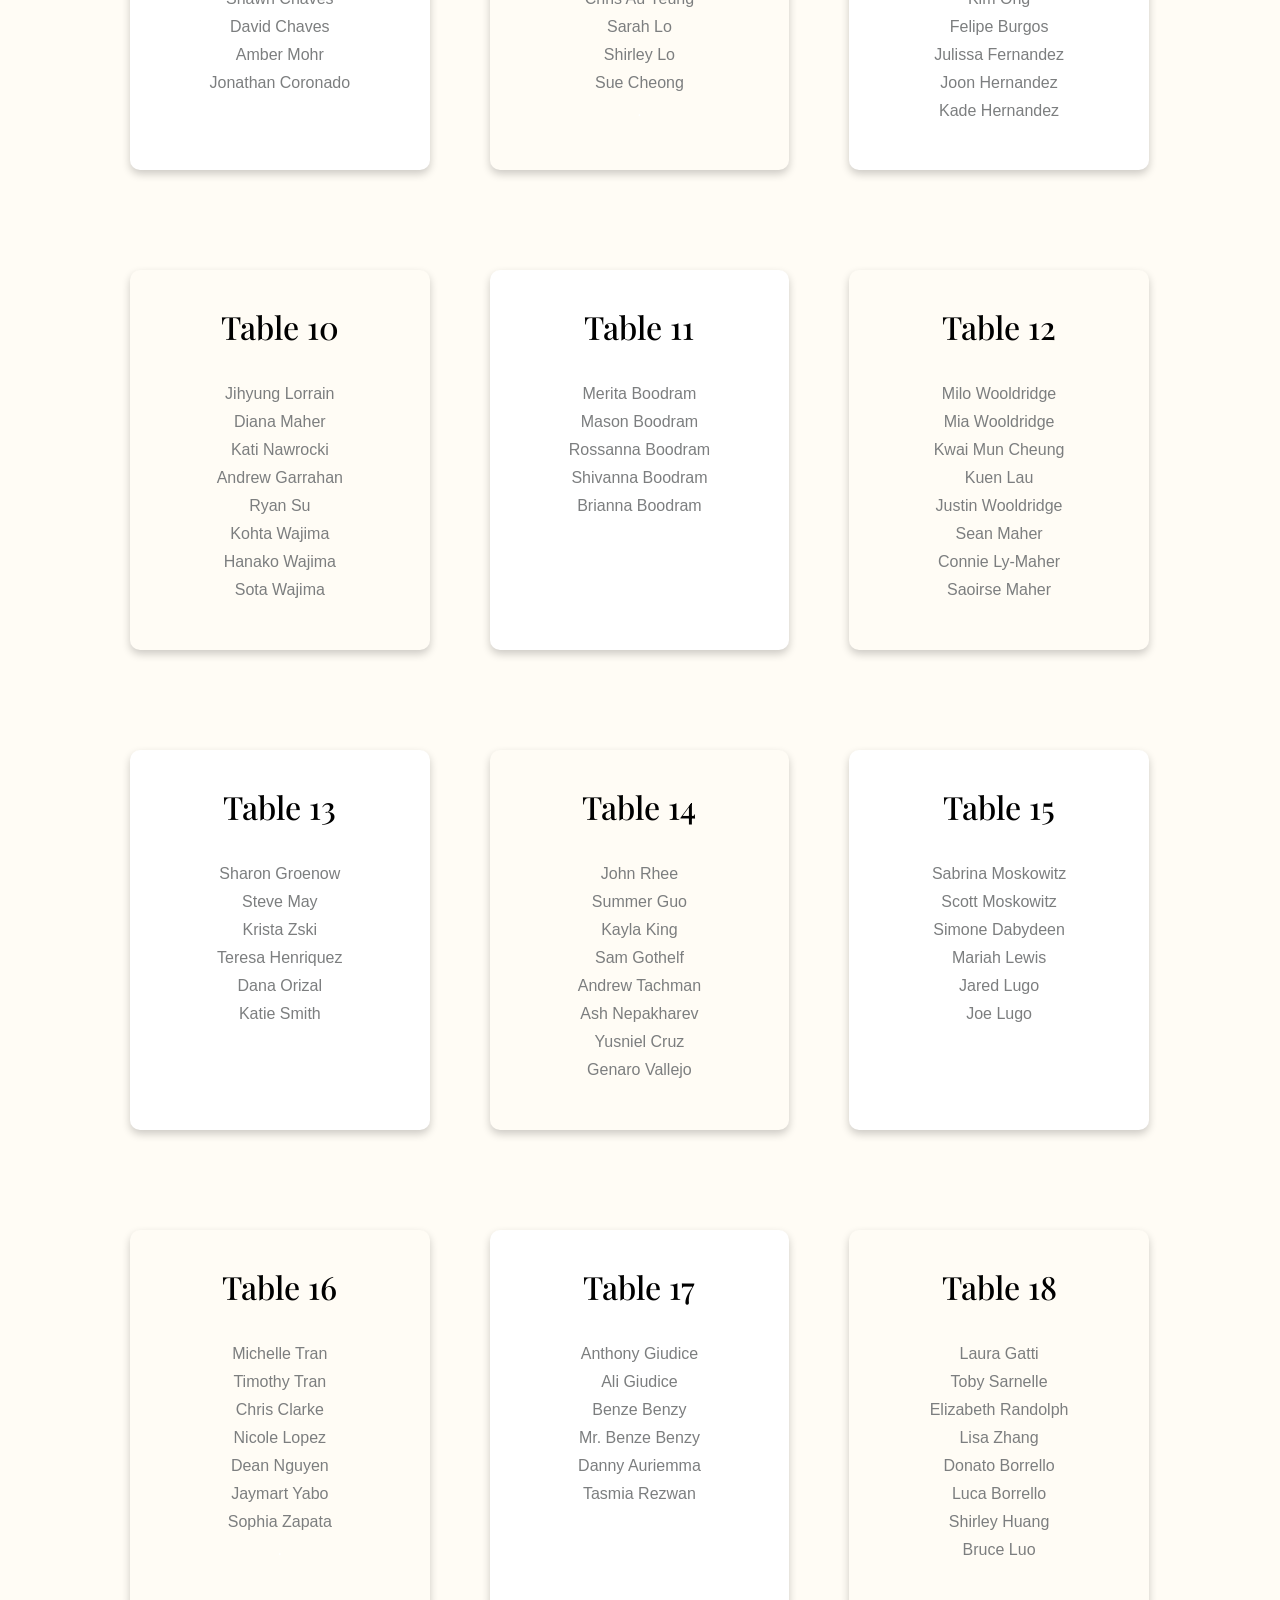
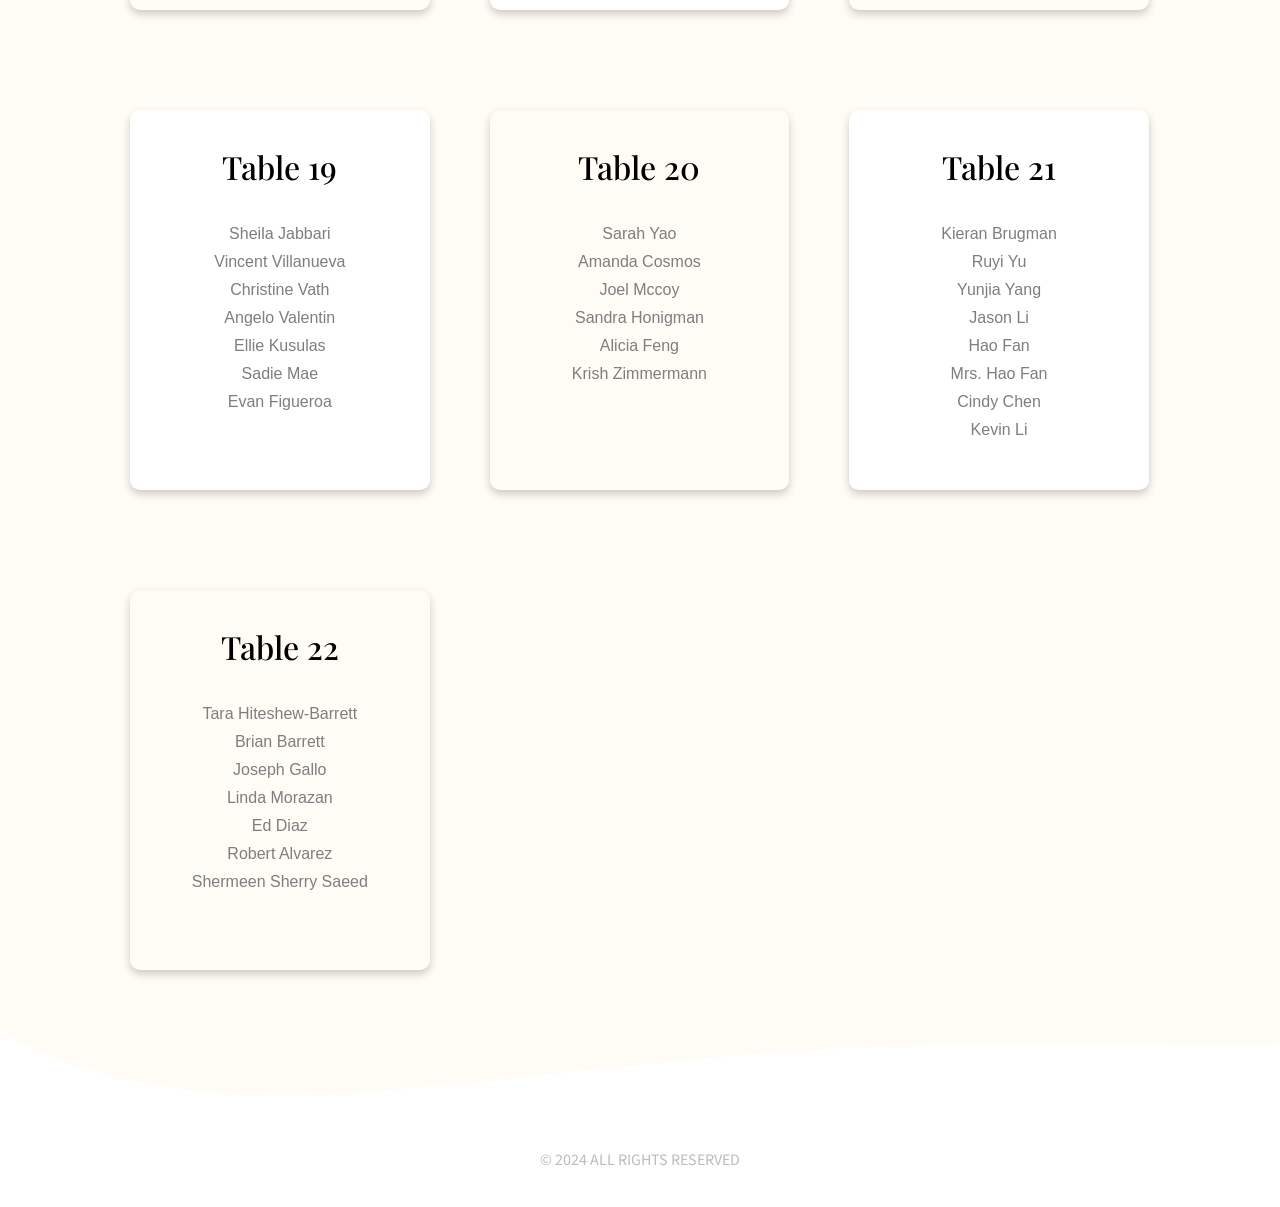
==== commit 07316e58: "Update seating chart" ====
--- a/seating-chart.html
+++ b/seating-chart.html
@@ -35,14 +35,14 @@
           <div class="card">
             <h3>Table 1</h3>
               <ul class="myUL">
-                <li><a href="#">Guest 1</a></li>
-                <li><a href="#">Guest 2</a></li>
-                <li><a href="#">Guest 3</a></li>
-                <li><a href="#">Guest 4</a></li>
-                <li><a href="#">Guest 5</a></li>
-                <li><a href="#">Guest 6</a></li>
-                <li><a href="#">Guest 7</a></li>
-                <li><a href="#">Guest 8</a></li>
+                <li><a href="#">Mike Ketive</a></li>
+                <li><a href="#">Sharon Ketive</a></li>
+                <li><a href="#">Lisa Bonanni</a></li>
+                <li><a href="#">Keith Muller</a></li>
+                <li><a href="#">Brian Dinan</a></li>
+                <li><a href="#">Navin Das</a></li>
+                <li><a href="#"><font color=white>.</font></a></li>
+                <li><a href="#"><font color=white>.</font></a></li>
               </ul>
           </div>
         </div>
@@ -53,14 +53,14 @@
           <div class="card" style="background-color: #fffcf5">
             <h3>Table 2</h3>
               <ul class="myUL">
-                <li><a href="#">Guest 1</a></li>
-                <li><a href="#">Guest 2</a></li>
-                <li><a href="#">Guest 3</a></li>
-                <li><a href="#">Guest 4</a></li>
-                <li><a href="#">Guest 5</a></li>
-                <li><a href="#">Guest 6</a></li>
-                <li><a href="#">Guest 7</a></li>
-                <li><a href="#">Guest 8</a></li>
+                <li><a href="#">Johnny Wu</a></li>
+                <li><a href="#">Elizabeth Wu</a></li>
+                <li><a href="#">Julieto Lim</a></li>
+                <li><a href="#">Elaine Estevez</a></li>
+                <li><a href="#">Jorge Estevez</a></li>
+                <li><a href="#">Patrick Siojo</a></li>
+                <li><a href="#">Samantha Tang</a></li>
+                <li><a href="#"><font color=white>.</font></a></li>
               </ul>
           </div>
         </div>
@@ -71,14 +71,14 @@
           <div class="card">
             <h3>Table 3</h3>
               <ul class="myUL">
-                <li><a href="#">Guest 1</a></li>
-                <li><a href="#">Guest 2</a></li>
-                <li><a href="#">Guest 3</a></li>
-                <li><a href="#">Guest 4</a></li>
-                <li><a href="#">Guest 5</a></li>
-                <li><a href="#">Guest 6</a></li>
-                <li><a href="#">Guest 7</a></li>
-                <li><a href="#">Guest 8</a></li>
+                <li><a href="#">Christopher McDougall</a></li>
+                <li><a href="#">Jaclyn McDougall</a></li>
+                <li><a href="#">Kathleen McDougall</a></li>
+                <li><a href="#">Eric Siess</a></li>
+                <li><a href="#">Heather McDougall</a></li>
+                <li><a href="#">Christopher Garcia</a></li>
+                <li><a href="#"><font color=white>.</font></a></li>
+                <li><a href="#"><font color=white>.</font></a></li>
               </ul>
           </div>
         </div>
@@ -89,14 +89,14 @@
           <div class="card" style="background-color: #fffcf5">
             <h3>Table 4</h3>
               <ul class="myUL">
-                <li><a href="#">Guest 1</a></li>
-                <li><a href="#">Guest 2</a></li>
-                <li><a href="#">Guest 3</a></li>
-                <li><a href="#">Guest 4</a></li>
-                <li><a href="#">Guest 5</a></li>
-                <li><a href="#">Guest 6</a></li>
-                <li><a href="#">Guest 7</a></li>
-                <li><a href="#">Guest 8</a></li>
+                <li><a href="#">Mario Gonzales</a></li>
+                <li><a href="#">Josie Gonzales</a></li>
+                <li><a href="#">Martin John Gonzales</a></li>
+                <li><a href="#">Joshua Ysaac</a></li>
+                <li><a href="#">Mary Joy Gonzales-Malabanan</a></li>
+                <li><a href="#">Sheika Lugtu</a></li>
+                <li><a href="#">Ryan Fitz Gibbon</a></li>
+                <li><a href="#"><font color=white>.</font></a></li>
               </ul>
           </div>
         </div>
@@ -107,14 +107,14 @@
           <div class="card">
             <h3>Table 5</h3>
               <ul class="myUL">
-                <li><a href="#">Guest 1</a></li>
-                <li><a href="#">Guest 2</a></li>
-                <li><a href="#">Guest 3</a></li>
-                <li><a href="#">Guest 4</a></li>
-                <li><a href="#">Guest 5</a></li>
-                <li><a href="#">Guest 6</a></li>
-                <li><a href="#">Guest 7</a></li>
-                <li><a href="#">Guest 8</a></li>
+                <li><a href="#">Michael Ferrarella</a></li>
+                <li><a href="#">Helen Potter</a></li>
+                <li><a href="#">Caroline Bikles</a></li>
+                <li><a href="#">Eric Troiano</a></li>
+                <li><a href="#">Chris Attis</a></li>
+                <li><a href="#">Crystal Adote</a></li>
+                <li><a href="#"><font color=white>.</font></a></li>
+                <li><a href="#"><font color=white>.</font></a></li>
               </ul>
           </div>
         </div>
@@ -125,14 +125,14 @@
           <div class="card" style="background-color: #fffcf5">
             <h3>Table 6</h3>
               <ul class="myUL">
-                <li><a href="#">Guest 1</a></li>
-                <li><a href="#">Guest 2</a></li>
-                <li><a href="#">Guest 3</a></li>
-                <li><a href="#">Guest 4</a></li>
-                <li><a href="#">Guest 5</a></li>
-                <li><a href="#">Guest 6</a></li>
-                <li><a href="#">Guest 7</a></li>
-                <li><a href="#">Guest 8</a></li>
+                <li><a href="#">Cho Kwong Yeung</a></li>
+                <li><a href="#">Lucy Lu</a></li>
+                <li><a href="#">Michelle Lau</a></li>
+                <li><a href="#">Pan Lau</a></li>
+                <li><a href="#">Florence Lau</a></li>
+                <li><a href="#">Jaime Acevedo</a></li>
+                <li><a href="#">Joseph Carrillo </a></li>
+                <li><a href="#">Eliezer Melendez</a></li>
               </ul>
           </div>
         </div>
@@ -143,14 +143,14 @@
           <div class="card">
             <h3>Table 7</h3>
               <ul class="myUL">
-                <li><a href="#">Guest 1</a></li>
-                <li><a href="#">Guest 2</a></li>
-                <li><a href="#">Guest 3</a></li>
-                <li><a href="#">Guest 4</a></li>
-                <li><a href="#">Guest 5</a></li>
-                <li><a href="#">Guest 6</a></li>
-                <li><a href="#">Guest 7</a></li>
-                <li><a href="#">Guest 8</a></li>
+                <li><a href="#">Alex Rodriguez</a></li>
+                <li><a href="#">Carly Caraturo</a></li>
+                <li><a href="#">Alison Chaves</a></li>
+                <li><a href="#">Shawn Chaves</a></li>
+                <li><a href="#">David Chaves</a></li>
+                <li><a href="#">Amber Mohr</a></li>
+                <li><a href="#">Jonathan Coronado</a></li>
+                <li><a href="#"><font color=white>.</font></a></li>
               </ul>
           </div>
         </div>
@@ -161,14 +161,14 @@
           <div class="card" style="background-color: #fffcf5">
             <h3>Table 8</h3>
               <ul class="myUL">
-                <li><a href="#">Guest 1</a></li>
-                <li><a href="#">Guest 2</a></li>
-                <li><a href="#">Guest 3</a></li>
-                <li><a href="#">Guest 4</a></li>
-                <li><a href="#">Guest 5</a></li>
-                <li><a href="#">Guest 6</a></li>
-                <li><a href="#">Guest 7</a></li>
-                <li><a href="#">Guest 8</a></li>
+                <li><a href="#">Andrew Shaw</a></li>
+                <li><a href="#">Lina Volkova</a></li>
+                <li><a href="#">Clifton Moy</a></li>
+                <li><a href="#">Chris Au Yeung</a></li>
+                <li><a href="#">Sarah Lo</a></li>
+                <li><a href="#">Shirley Lo</a></li>
+                <li><a href="#">Sue Cheong</a></li>
+                <li><a href="#"><font color=white>.</font></a></li>
               </ul>
           </div>
         </div>
@@ -179,14 +179,14 @@
           <div class="card">
             <h3>Table 9</h3>
               <ul class="myUL">
-                <li><a href="#">Guest 1</a></li>
-                <li><a href="#">Guest 2</a></li>
-                <li><a href="#">Guest 3</a></li>
-                <li><a href="#">Guest 4</a></li>
-                <li><a href="#">Guest 5</a></li>
-                <li><a href="#">Guest 6</a></li>
-                <li><a href="#">Guest 7</a></li>
-                <li><a href="#">Guest 8</a></li>
+                <li><a href="#">Abigail Sevilla</a></li>
+                <li><a href="#">Lisbeth Sevilla</a></li>
+                <li><a href="#">Minmin Wong</a></li>
+                <li><a href="#">Kim Ong</a></li>
+                <li><a href="#">Felipe Burgos</a></li>
+                <li><a href="#">Julissa Fernandez</a></li>
+                <li><a href="#">Joon Hernandez</a></li>
+                <li><a href="#">Kade Hernandez</a></li>
               </ul>
           </div>
         </div>
@@ -197,14 +197,14 @@
           <div class="card" style="background-color: #fffcf5">
             <h3>Table 10</h3>
               <ul class="myUL">
-                <li><a href="#">Guest 1</a></li>
-                <li><a href="#">Guest 2</a></li>
-                <li><a href="#">Guest 3</a></li>
-                <li><a href="#">Guest 4</a></li>
-                <li><a href="#">Guest 5</a></li>
-                <li><a href="#">Guest 6</a></li>
-                <li><a href="#">Guest 7</a></li>
-                <li><a href="#">Guest 8</a></li>
+                <li><a href="#">Jihyung Lorrain</a></li>
+                <li><a href="#">Diana Maher</a></li>
+                <li><a href="#">Kati Nawrocki </a></li>
+                <li><a href="#">Andrew Garrahan</a></li>
+                <li><a href="#">Ryan Su</a></li>
+                <li><a href="#">Kohta Wajima</a></li>
+                <li><a href="#">Hanako Wajima</a></li>
+                <li><a href="#">Sota Wajima</a></li>
               </ul>
           </div>
         </div>
@@ -215,14 +215,14 @@
           <div class="card">
             <h3>Table 11</h3>
               <ul class="myUL">
-                <li><a href="#">Guest 1</a></li>
-                <li><a href="#">Guest 2</a></li>
-                <li><a href="#">Guest 3</a></li>
-                <li><a href="#">Guest 4</a></li>
-                <li><a href="#">Guest 5</a></li>
-                <li><a href="#">Guest 6</a></li>
-                <li><a href="#">Guest 7</a></li>
-                <li><a href="#">Guest 8</a></li>
+                <li><a href="#">Merita Boodram</a></li>
+                <li><a href="#">Mason Boodram</a></li>
+                <li><a href="#">Rossanna Boodram</a></li>
+                <li><a href="#">Shivanna Boodram</a></li>
+                <li><a href="#">Brianna Boodram</a></li>
+                <li><a href="#"><font color=white>.</font></a></li>
+                <li><a href="#"><font color=white>.</font></a></li>
+                <li><a href="#"><font color=white>.</font></a></li>
               </ul>
           </div>
         </div>
@@ -233,14 +233,14 @@
           <div class="card" style="background-color: #fffcf5">
             <h3>Table 12</h3>
               <ul class="myUL">
-                <li><a href="#">Guest 1</a></li>
-                <li><a href="#">Guest 2</a></li>
-                <li><a href="#">Guest 3</a></li>
-                <li><a href="#">Guest 4</a></li>
-                <li><a href="#">Guest 5</a></li>
-                <li><a href="#">Guest 6</a></li>
-                <li><a href="#">Guest 7</a></li>
-                <li><a href="#">Guest 8</a></li>
+                <li><a href="#">Milo Wooldridge</a></li>
+                <li><a href="#">Mia Wooldridge</a></li>
+                <li><a href="#">Kwai Mun Cheung</a></li>
+                <li><a href="#">Kuen Lau</a></li>
+                <li><a href="#">Justin Wooldridge</a></li>
+                <li><a href="#">Sean Maher</a></li>
+                <li><a href="#">Connie Ly-Maher</a></li>
+                <li><a href="#">Saoirse Maher</a></li>
               </ul>
           </div>
         </div>
@@ -251,14 +251,14 @@
           <div class="card">
             <h3>Table 13</h3>
               <ul class="myUL">
-                <li><a href="#">Guest 1</a></li>
-                <li><a href="#">Guest 2</a></li>
-                <li><a href="#">Guest 3</a></li>
-                <li><a href="#">Guest 4</a></li>
-                <li><a href="#">Guest 5</a></li>
-                <li><a href="#">Guest 6</a></li>
-                <li><a href="#">Guest 7</a></li>
-                <li><a href="#">Guest 8</a></li>
+                <li><a href="#">Sharon Groenow</a></li>
+                <li><a href="#">Steve May</a></li>
+                <li><a href="#">Krista Zski</a></li>
+                <li><a href="#">Teresa Henriquez</a></li>
+                <li><a href="#">Dana Orizal</a></li>
+                <li><a href="#">Katie Smith</a></li>
+                <li><a href="#"><font color=white>.</font></a></li>
+                <li><a href="#"><font color=white>.</font></a></li>
               </ul>
           </div>
         </div>
@@ -269,14 +269,14 @@
           <div class="card" style="background-color: #fffcf5">
             <h3>Table 14</h3>
               <ul class="myUL">
-                <li><a href="#">Guest 1</a></li>
-                <li><a href="#">Guest 2</a></li>
-                <li><a href="#">Guest 3</a></li>
-                <li><a href="#">Guest 4</a></li>
-                <li><a href="#">Guest 5</a></li>
-                <li><a href="#">Guest 6</a></li>
-                <li><a href="#">Guest 7</a></li>
-                <li><a href="#">Guest 8</a></li>
+                <li><a href="#">John Rhee</a></li>
+                <li><a href="#">Summer Guo</a></li>
+                <li><a href="#">Kayla King</a></li>
+                <li><a href="#">Sam Gothelf</a></li>
+                <li><a href="#">Andrew Tachman</a></li>
+                <li><a href="#">Ash Nepakharev</a></li>
+                <li><a href="#">Yusniel Cruz</a></li>
+                <li><a href="#">Genaro Vallejo</a></li>
               </ul>
           </div>
         </div>
@@ -287,14 +287,14 @@
           <div class="card">
             <h3>Table 15</h3>
               <ul class="myUL">
-                <li><a href="#">Guest 1</a></li>
-                <li><a href="#">Guest 2</a></li>
-                <li><a href="#">Guest 3</a></li>
-                <li><a href="#">Guest 4</a></li>
-                <li><a href="#">Guest 5</a></li>
-                <li><a href="#">Guest 6</a></li>
-                <li><a href="#">Guest 7</a></li>
-                <li><a href="#">Guest 8</a></li>
+                <li><a href="#">Sabrina Moskowitz</a></li>
+                <li><a href="#">Scott Moskowitz</a></li>
+                <li><a href="#">Simone Dabydeen</a></li>
+                <li><a href="#">Mariah Lewis</a></li>
+                <li><a href="#">Jared Lugo</a></li>
+                <li><a href="#">Joe Lugo</a></li>
+                <li><a href="#"><font color=white>.</font></a></li>
+                <li><a href="#"><font color=white>.</font></a></li>
               </ul>
           </div>
         </div>
@@ -305,14 +305,14 @@
           <div class="card" style="background-color: #fffcf5">
             <h3>Table 16</h3>
               <ul class="myUL">
-                <li><a href="#">Guest 1</a></li>
-                <li><a href="#">Guest 2</a></li>
-                <li><a href="#">Guest 3</a></li>
-                <li><a href="#">Guest 4</a></li>
-                <li><a href="#">Guest 5</a></li>
-                <li><a href="#">Guest 6</a></li>
-                <li><a href="#">Guest 7</a></li>
-                <li><a href="#">Guest 8</a></li>
+                <li><a href="#">Michelle Tran</a></li>
+                <li><a href="#">Timothy Tran</a></li>
+                <li><a href="#">Chris Clarke</a></li>
+                <li><a href="#">Nicole Lopez</a></li>
+                <li><a href="#">Dean Nguyen</a></li>
+                <li><a href="#">Jaymart Yabo</a></li>
+                <li><a href="#">Sophia Zapata</a></li>
+                <li><a href="#"><font color=white>.</font></a></li>
               </ul>
           </div>
         </div>
@@ -323,14 +323,14 @@
           <div class="card">
             <h3>Table 17</h3>
               <ul class="myUL">
-                <li><a href="#">Guest 1</a></li>
-                <li><a href="#">Guest 2</a></li>
-                <li><a href="#">Guest 3</a></li>
-                <li><a href="#">Guest 4</a></li>
-                <li><a href="#">Guest 5</a></li>
-                <li><a href="#">Guest 6</a></li>
-                <li><a href="#">Guest 7</a></li>
-                <li><a href="#">Guest 8</a></li>
+                <li><a href="#">Anthony Giudice</a></li>
+                <li><a href="#">Ali Giudice</a></li>
+                <li><a href="#">Benze Benzy</a></li>
+                <li><a href="#">Mr. Benze Benzy</a></li>
+                <li><a href="#">Danny Auriemma</a></li>
+                <li><a href="#">Tasmia Rezwan</a></li>
+                <li><a href="#"><font color=white>.</font></a></li>
+                <li><a href="#"><font color=white>.</font></a></li>
               </ul>
           </div>
         </div>
@@ -341,14 +341,14 @@
           <div class="card" style="background-color: #fffcf5">
             <h3>Table 18</h3>
               <ul class="myUL">
-                <li><a href="#">Guest 1</a></li>
-                <li><a href="#">Guest 2</a></li>
-                <li><a href="#">Guest 3</a></li>
-                <li><a href="#">Guest 4</a></li>
-                <li><a href="#">Guest 5</a></li>
-                <li><a href="#">Guest 6</a></li>
-                <li><a href="#">Guest 7</a></li>
-                <li><a href="#">Guest 8</a></li>
+                <li><a href="#">Laura Gatti</a></li>
+                <li><a href="#">Toby Sarnelle</a></li>
+                <li><a href="#">Elizabeth Randolph</a></li>
+                <li><a href="#">Lisa Zhang</a></li>
+                <li><a href="#">Donato Borrello</a></li>
+                <li><a href="#">Luca Borrello</a></li>
+                <li><a href="#">Shirley Huang</a></li>
+                <li><a href="#">Bruce Luo</a></li>
               </ul>
           </div>
         </div>
@@ -359,14 +359,14 @@
           <div class="card">
             <h3>Table 19</h3>
               <ul class="myUL">
-                <li><a href="#">Guest 1</a></li>
-                <li><a href="#">Guest 2</a></li>
-                <li><a href="#">Guest 3</a></li>
-                <li><a href="#">Guest 4</a></li>
-                <li><a href="#">Guest 5</a></li>
-                <li><a href="#">Guest 6</a></li>
-                <li><a href="#">Guest 7</a></li>
-                <li><a href="#">Guest 8</a></li>
+                <li><a href="#">Sheila Jabbari</a></li>
+                <li><a href="#">Vincent Villanueva</a></li>
+                <li><a href="#">Christine Vath</a></li>
+                <li><a href="#">Angelo Valentin</a></li>
+                <li><a href="#">Ellie Kusulas</a></li>
+                <li><a href="#">Sadie Mae</a></li>
+                <li><a href="#">Evan Figueroa</a></li>
+                <li><a href="#"><font color=white>.</font></a></li>
               </ul>
           </div>
         </div>
@@ -377,14 +377,14 @@
           <div class="card" style="background-color: #fffcf5">
             <h3>Table 20</h3>
               <ul class="myUL">
-                <li><a href="#">Guest 1</a></li>
-                <li><a href="#">Guest 2</a></li>
-                <li><a href="#">Guest 3</a></li>
-                <li><a href="#">Guest 4</a></li>
-                <li><a href="#">Guest 5</a></li>
-                <li><a href="#">Guest 6</a></li>
-                <li><a href="#">Guest 7</a></li>
-                <li><a href="#">Guest 8</a></li>
+                <li><a href="#">Sarah Yao</a></li>
+                <li><a href="#">Amanda Cosmos</a></li>
+                <li><a href="#">Joel Mccoy</a></li>
+                <li><a href="#">Sandra Honigman</a></li>
+                <li><a href="#">Alicia Feng</a></li>
+                <li><a href="#">Krish Zimmermann</a></li>
+                <li><a href="#"><font color=white>.</font></a></li>
+                <li><a href="#"><font color=white>.</font></a></li>
               </ul>
           </div>
         </div>
@@ -395,14 +395,14 @@
           <div class="card">
             <h3>Table 21</h3>
               <ul class="myUL">
-                <li><a href="#">Guest 1</a></li>
-                <li><a href="#">Guest 2</a></li>
-                <li><a href="#">Guest 3</a></li>
-                <li><a href="#">Guest 4</a></li>
-                <li><a href="#">Guest 5</a></li>
-                <li><a href="#">Guest 6</a></li>
-                <li><a href="#">Guest 7</a></li>
-                <li><a href="#">Guest 8</a></li>
+                <li><a href="#">Kieran Brugman</a></li>
+                <li><a href="#">Ruyi Yu</a></li>
+                <li><a href="#">Yunjia Yang</a></li>
+                <li><a href="#">Jason Li</a></li>
+                <li><a href="#">Hao Fan</a></li>
+                <li><a href="#">Mrs. Hao Fan</a></li>
+                <li><a href="#">Cindy Chen</a></li>
+                <li><a href="#">Kevin Li</a></li>
               </ul>
           </div>
         </div>
@@ -413,68 +413,14 @@
           <div class="card" style="background-color: #fffcf5">
             <h3>Table 22</h3>
               <ul class="myUL">
-                <li><a href="#">Guest 1</a></li>
-                <li><a href="#">Guest 2</a></li>
-                <li><a href="#">Guest 3</a></li>
-                <li><a href="#">Guest 4</a></li>
-                <li><a href="#">Guest 5</a></li>
-                <li><a href="#">Guest 6</a></li>
-                <li><a href="#">Guest 7</a></li>
-                <li><a href="#">Guest 8</a></li>
-              </ul>
-          </div>
-        </div>
-      </div>
-
-      <div class=hide-box>
-        <div class="column">
-          <div class="card">
-            <h3>Table 23</h3>
-              <ul class="myUL">
-                <li><a href="#">Guest 1</a></li>
-                <li><a href="#">Guest 2</a></li>
-                <li><a href="#">Guest 3</a></li>
-                <li><a href="#">Guest 4</a></li>
-                <li><a href="#">Guest 5</a></li>
-                <li><a href="#">Guest 6</a></li>
-                <li><a href="#">Guest 7</a></li>
-                <li><a href="#">Guest 8</a></li>
-              </ul>
-          </div>
-        </div>
-      </div>
-
-      <div class=hide-box>
-        <div class="column">
-          <div class="card" style="background-color: #fffcf5">
-            <h3>Table 24</h3>
-              <ul class="myUL">
-                <li><a href="#">Guest 1</a></li>
-                <li><a href="#">Guest 2</a></li>
-                <li><a href="#">Guest 3</a></li>
-                <li><a href="#">Guest 4</a></li>
-                <li><a href="#">Guest 5</a></li>
-                <li><a href="#">Guest 6</a></li>
-                <li><a href="#">Guest 7</a></li>
-                <li><a href="#">Guest 8</a></li>
-              </ul>
-          </div>
-        </div>
-      </div>
-
-      <div class=hide-box>
-        <div class="column">
-          <div class="card">
-            <h3>Table 25</h3>
-              <ul class="myUL">
-                <li><a href="#">Guest 1</a></li>
-                <li><a href="#">Guest 2</a></li>
-                <li><a href="#">Guest 3</a></li>
-                <li><a href="#">Guest 4</a></li>
-                <li><a href="#">Guest 5</a></li>
-                <li><a href="#">Guest 6</a></li>
-                <li><a href="#">Guest 7</a></li>
-                <li><a href="#">Guest 8</a></li>
+                <li><a href="#">Tara Hiteshew-Barrett</a></li>
+                <li><a href="#">Brian Barrett</a></li>
+                <li><a href="#">Joseph Gallo</a></li>
+                <li><a href="#">Linda Morazan</a></li>
+                <li><a href="#">Ed Diaz</a></li>
+                <li><a href="#">Robert Alvarez</a></li>
+                <li><a href="#">Shermeen Sherry Saeed</a></li>
+                <li><a href="#"><font color=white>.</font></a></li>
               </ul>
           </div>
         </div>
